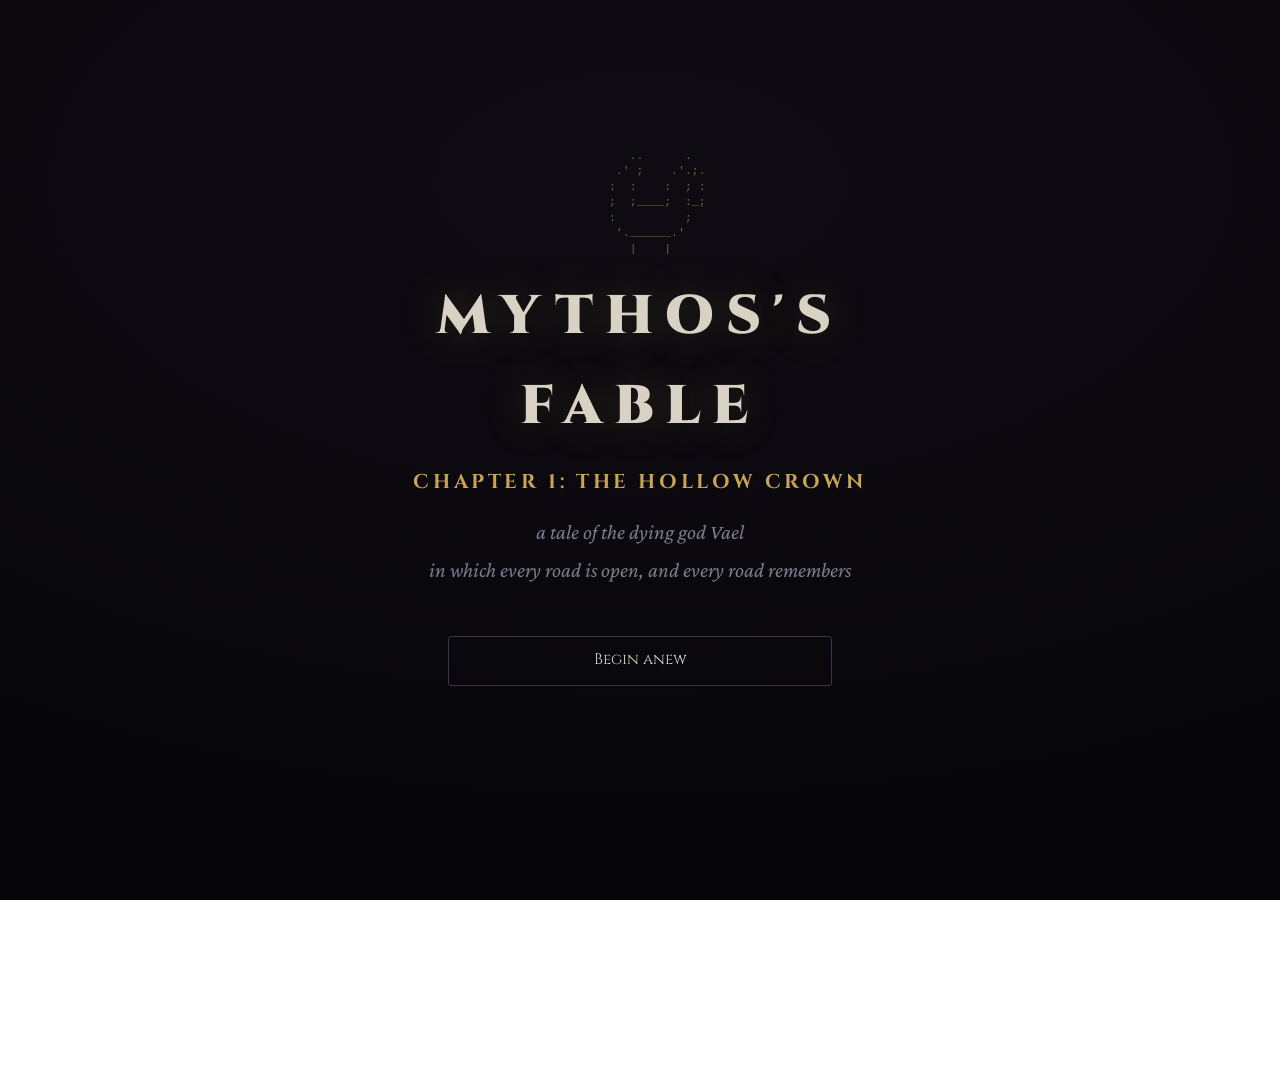
==== index.html @ 5e0c4252 "first launch" ====
<!DOCTYPE html>
<html lang="en">
<head>
<meta charset="utf-8">
<meta name="viewport" content="width=device-width, initial-scale=1">
<title>Mythos's Fable — Chapter 1: The Hollow Crown</title>
<link rel="preconnect" href="https://fonts.googleapis.com">
<link rel="preconnect" href="https://fonts.gstatic.com" crossorigin>
<link href="https://fonts.googleapis.com/css2?family=Cinzel:wght@500;700;900&family=Crimson+Pro:ital,wght@0,400;0,600;1,400;1,600&display=swap" rel="stylesheet">
<link rel="stylesheet" href="css/style.css">
</head>
<body>
  <header id="toolbar" class="hidden"></header>
  <main id="stage">
    <div id="column">
      <div id="scroll"></div>
      <div id="controls"></div>
    </div>
  </main>
  <div id="modal-root" class="hidden"></div>
  <div id="toast-root"></div>

  <!-- Load order matters: namespace → data → logic → story → engine → UI.
       Plain scripts (no modules) so the game runs straight off file://. -->
  <script src="js/00-namespace.js"></script>
  <script src="js/items.js"></script>
  <script src="js/dice.js"></script>
  <script src="js/state.js"></script>
  <script src="js/combat.js"></script>
  <script src="js/fx.js"></script>
  <script src="js/story/helpers.js"></script>
  <script src="js/story/prologue.js"></script>
  <script src="js/story/act1.js"></script>
  <script src="js/story/act2.js"></script>
  <script src="js/story/act3.js"></script>
  <script src="js/story/endings.js"></script>
  <script src="js/story/index.js"></script>
  <script src="js/engine.js"></script>
  <script src="js/save.js"></script>
  <script src="js/presenter.js"></script>
  <script src="js/meta.js"></script>
  <script src="js/map.js"></script>
  <script src="js/main.js"></script>
</body>
</html>
---- css/style.css ----
/* The Hollow Crown — dark-fantasy theme.
   Fonts: Cinzel (title/UI), Crimson Pro (prose); Georgia fallback for offline. */

:root {
  --bg: #0e0c12;
  --bg-deep: #060509;
  --card: #141119;
  --bone: #d8d2c4;
  --grey: #7d7a8c;
  --gold: #c9a554;
  --gold-dim: #8a7440;
  --green: #7fa974;
  --red: #c75e68;
  --cyan: #6fa8a0;
  --magenta: #a07fc0;
  --border: #3a3545;
  --font-ui: "Cinzel", Georgia, "Times New Roman", serif;
  --font-prose: "Crimson Pro", Georgia, "Times New Roman", serif;
}

* { box-sizing: border-box; }

html { scroll-behavior: smooth; }

body {
  margin: 0;
  min-height: 100vh;
  background: var(--bg);
  background: radial-gradient(ellipse 120% 90% at 50% 20%, var(--bg) 0%, var(--bg-deep) 100%) fixed;
  color: var(--bone);
  font-family: var(--font-prose);
  font-size: 21px;
  line-height: 1.65;
}

#column {
  max-width: 42rem;
  margin: 0 auto;
  padding: 4rem 1.5rem 40vh;
}

/* ------------------------------------------------------------ toolbar */
#toolbar {
  position: fixed;
  top: 0; right: 0;
  z-index: 40;
  display: flex;
  gap: 0.25rem;
  padding: 0.6rem 0.9rem;
  background: linear-gradient(to bottom, rgba(6, 5, 9, 0.92), rgba(6, 5, 9, 0));
}
#toolbar.hidden { display: none; }
#toolbar button {
  font-family: var(--font-ui);
  font-size: 0.72rem;
  letter-spacing: 0.08em;
  color: var(--grey);
  background: transparent;
  border: 1px solid transparent;
  border-radius: 3px;
  padding: 0.35rem 0.6rem;
  cursor: pointer;
  transition: color 0.2s, border-color 0.2s;
}
#toolbar button:hover { color: var(--gold); border-color: var(--border); }

/* ------------------------------------------------------------ dividers */
.divider {
  display: flex;
  align-items: center;
  gap: 0.8rem;
  margin: 2.5rem 0;
  color: var(--border);
  font-size: 0.9rem;
}
.divider::before, .divider::after {
  content: "";
  flex: 1;
  height: 1px;
  background: linear-gradient(to right, transparent, var(--border), transparent);
}

/* ------------------------------------------------------------ beats */
.beat {
  margin: 1.4rem 0;
  white-space: pre-wrap;
}
.beat.typing { /* caret while the typewriter runs */ }
.beat.typing::after {
  content: "▌";
  color: var(--gold-dim);
  animation: caret-blink 0.9s steps(1) infinite;
}
@keyframes caret-blink { 50% { opacity: 0; } }

.punchline {
  margin: 3.2rem 0;
  text-align: center;
  font-size: 1.55em;
  font-style: italic;
  line-height: 1.45;
  color: #efe9da;
  text-shadow: 0 0 24px rgba(201, 165, 84, 0.12);
  opacity: 0;
  transform: translateY(12px);
}
.punchline.show {
  opacity: 1;
  transform: translateY(0);
  transition: opacity 0.7s ease-out, transform 0.7s ease-out;
}
.punchline.show.no-anim { transition: none; }

.heading-beat {
  margin: 3rem 0 1.5rem;
  text-align: center;
  font-family: var(--font-ui);
  font-weight: 700;
  font-size: 1.7rem;
  letter-spacing: 0.14em;
  color: var(--gold);
  text-shadow: 0 0 30px rgba(201, 165, 84, 0.25);
}

.footer-beat {
  margin: 2.5rem 0;
  text-align: center;
  color: var(--grey);
  font-size: 0.95em;
}
.footer-beat .thanks { color: var(--gold); }

/* --------------------------------------------------- notices & rolls */
.mech-block {
  margin: 1.8rem 0;
  padding: 0.8rem 1.2rem;
  border-left: 2px solid var(--border);
  font-size: 0.85em;
  font-family: var(--font-ui);
  letter-spacing: 0.03em;
  animation: mech-in 0.45s ease-out;
}
@keyframes mech-in {
  from { opacity: 0; transform: translateX(-6px); }
  to { opacity: 1; transform: none; }
}
.notice-line { margin: 0.18rem 0; color: var(--grey); }
.notice-line.xp, .notice-line.stat { color: var(--magenta); }
.notice-line.gold, .notice-line.item-gain, .notice-line.levelup { color: var(--gold); }
.notice-line.hp-gain, .notice-line.approval-up, .notice-line.recruit { color: var(--green); }
.notice-line.hp-loss, .notice-line.approval-down, .notice-line.leave,
.notice-line.stat-loss { color: var(--red); }
.notice-line.item-loss { color: var(--grey); }
.notice-line.levelup { font-weight: 700; }

.roll-line { margin: 0.4rem 0; color: var(--grey); }
.roll-line .verdict-ok { color: var(--green); font-weight: 700; }
.roll-line .verdict-fail { color: var(--red); font-weight: 700; }
.roll-line .crit { color: var(--gold); }
.roll-line .fumble { color: var(--red); }

/* ------------------------------------------------------------ controls */
#controls { margin-top: 2.2rem; }

.btn {
  display: block;
  width: 100%;
  font-family: var(--font-ui);
  font-size: 0.95rem;
  text-align: left;
  color: var(--bone);
  background: transparent;
  border: 1px solid var(--border);
  border-radius: 3px;
  padding: 0.8rem 1.1rem;
  margin: 0.55rem 0;
  cursor: pointer;
  line-height: 1.5;
  transition: border-color 0.25s, box-shadow 0.25s, transform 0.25s, color 0.25s;
}
.btn:hover, .btn:focus-visible {
  border-color: var(--gold);
  box-shadow: 0 0 18px rgba(201, 165, 84, 0.12);
  transform: translateX(3px);
  outline: none;
  color: #efe9da;
}
.btn:disabled { opacity: 0.4; cursor: default; transform: none; box-shadow: none; }

.continue-btn {
  display: block;
  margin: 1.6rem auto 0;
  width: auto;
  min-width: 11rem;
  text-align: center;
  font-family: var(--font-ui);
  font-size: 0.85rem;
  letter-spacing: 0.18em;
  color: var(--grey);
  background: transparent;
  border: 1px solid transparent;
  border-radius: 3px;
  padding: 0.7rem 1.6rem;
  cursor: pointer;
  transition: color 0.25s, border-color 0.25s;
  animation: continue-pulse 2.4s ease-in-out infinite;
}
.continue-btn:hover, .continue-btn:focus-visible {
  color: var(--gold);
  border-color: var(--border);
  outline: none;
  animation: none;
}
@keyframes continue-pulse { 50% { opacity: 0.55; } }

.choice-list .btn {
  opacity: 0;
  animation: choice-in 0.5s ease-out forwards;
}
@keyframes choice-in {
  from { opacity: 0; transform: translateY(8px); }
  to { opacity: 1; transform: none; }
}

.tag {
  font-size: 0.72rem;
  font-weight: 700;
  letter-spacing: 0.1em;
  margin-right: 0.5rem;
  text-transform: uppercase;
}
.tag-check { color: var(--magenta); }
.tag-fight { color: var(--red); }

/* ------------------------------------------------------------- combat */
#combat-panel {
  border: 1px solid var(--border);
  border-top: 2px solid var(--red);
  border-radius: 4px;
  background: var(--card);
  padding: 1.1rem 1.3rem;
  margin: 1.5rem 0;
}
.combat-row {
  display: flex;
  justify-content: space-between;
  align-items: baseline;
  gap: 1rem;
  margin: 0.3rem 0 0.5rem;
}
.combat-name {
  font-family: var(--font-ui);
  font-size: 0.95rem;
  letter-spacing: 0.06em;
}
.combat-name.enemy { color: var(--red); }
.combat-name.player { color: var(--bone); }
.combat-hp-num { font-size: 0.85rem; color: var(--grey); font-family: var(--font-ui); }
.hpbar {
  height: 9px;
  border-radius: 5px;
  background: #1a1722;
  overflow: hidden;
  margin-bottom: 0.9rem;
}
.hpbar-fill {
  height: 100%;
  border-radius: 5px;
  transition: width 0.45s ease;
}
.hpbar-fill.enemy { background: linear-gradient(to right, #7c3540, var(--red)); }
.hpbar-fill.player { background: linear-gradient(to right, #4d6b46, var(--green)); }

.action-bar {
  display: grid;
  grid-template-columns: repeat(5, 1fr);
  gap: 0.45rem;
  margin-top: 0.8rem;
}
.action-bar .btn {
  text-align: center;
  padding: 0.6rem 0.3rem;
  margin: 0;
  font-size: 0.78rem;
  letter-spacing: 0.06em;
}
.action-bar .btn.primed {
  border-color: var(--gold);
  box-shadow: 0 0 12px rgba(201, 165, 84, 0.25);
}
.combat-submenu { margin-top: 0.6rem; }
.combat-submenu .btn { font-size: 0.82rem; padding: 0.55rem 0.9rem; }

.combat-log-line { margin: 0.5rem 0; font-size: 0.95em; }
.combat-log-line.good { color: var(--green); }
.combat-log-line.miss { color: var(--gold); }
.combat-log-line.enemy { color: var(--red); }
.combat-log-line.spirit { color: var(--magenta); }
.combat-log-line.companion { color: var(--cyan); }
.combat-log-line.grey { color: var(--grey); }
.combat-log-line.flee { color: var(--cyan); }
.combat-log-line.victory {
  color: var(--green);
  font-weight: 600;
  font-size: 1.15em;
  text-align: center;
  margin: 1.2rem 0;
}

/* ------------------------------------------------------------- modals */
#modal-root {
  position: fixed;
  inset: 0;
  z-index: 60;
  display: flex;
  align-items: center;
  justify-content: center;
  background: rgba(6, 5, 9, 0.78);
  padding: 1.5rem;
}
#modal-root.hidden { display: none; }
.modal-card {
  width: 100%;
  max-width: 34rem;
  max-height: 85vh;
  overflow-y: auto;
  background: var(--card);
  border: 1px solid var(--border);
  border-top: 2px solid var(--gold);
  border-radius: 4px;
  box-shadow: 0 18px 60px rgba(0, 0, 0, 0.6);
  padding: 1.6rem 1.9rem;
}
.modal-title {
  font-family: var(--font-ui);
  font-size: 1.05rem;
  letter-spacing: 0.16em;
  color: var(--gold);
  margin: 0 0 1.1rem;
  text-align: center;
}
.modal-body { font-size: 0.92em; }
.modal-body .entry { margin: 0.9rem 0; }
.modal-body .entry-name { font-weight: 600; }
.modal-body .entry-sub { color: var(--grey); font-size: 0.9em; margin-top: 0.1rem; }
.modal-body .soul-line { color: var(--grey); font-style: italic; margin-top: 1.2rem; }
.modal-body .statline { font-family: var(--font-ui); font-size: 0.82rem; letter-spacing: 0.05em; margin: 0.4rem 0; }
.modal-buttons { margin-top: 1.4rem; }
.modal-buttons .btn { text-align: center; }
.use-row { display: flex; align-items: center; justify-content: space-between; gap: 0.8rem; }
.use-row .btn { width: auto; margin: 0; padding: 0.4rem 1rem; font-size: 0.78rem; }

.c-green { color: var(--green); }
.c-cyan { color: var(--cyan); }
.c-grey { color: var(--grey); }
.c-yellow { color: var(--gold); }
.c-red { color: var(--red); }

/* --------------------------------------------------------------- title */
#title-screen { text-align: center; padding-top: 8vh; }
#title-screen pre {
  display: inline-block;
  text-align: left;
  color: var(--gold-dim);
  font-size: 0.72rem;
  line-height: 1.35;
  opacity: 0.85;
  margin-bottom: 0.5rem;
}
#title-screen h1 {
  font-family: var(--font-ui);
  font-weight: 900;
  font-size: clamp(2rem, 6vw, 3.4rem);
  letter-spacing: 0.22em;
  margin: 0.5rem 0 0.8rem;
  color: var(--bone);
  text-shadow: 0 0 40px rgba(201, 165, 84, 0.25);
}
#title-screen .chapter {
  font-family: var(--font-ui);
  font-weight: 700;
  font-size: clamp(0.95rem, 2.4vw, 1.25rem);
  letter-spacing: 0.18em;
  text-transform: uppercase;
  color: var(--gold);
  margin: 0 0 1.1rem;
}
#title-screen .subtitle {
  color: var(--grey);
  font-style: italic;
  margin: 0.2rem 0;
}
#title-screen .title-buttons { max-width: 24rem; margin: 3rem auto 0; }
#title-screen .title-buttons .btn { text-align: center; }
#title-screen .save-hint { color: var(--grey); font-size: 0.85em; margin-top: 0.6rem; }

.name-entry { max-width: 26rem; margin: 2.5rem auto 0; text-align: center; }
.name-entry input {
  width: 100%;
  background: var(--card);
  border: 1px solid var(--border);
  border-radius: 3px;
  color: var(--bone);
  font-family: var(--font-prose);
  font-size: 1.2rem;
  text-align: center;
  padding: 0.7rem 1rem;
  margin: 1rem 0 0.4rem;
}
.name-entry input:focus { outline: none; border-color: var(--gold); }

/* ------------------------------------------------------------- toasts */
#toast-root {
  position: fixed;
  bottom: 1.2rem;
  left: 50%;
  transform: translateX(-50%);
  z-index: 80;
  pointer-events: none;
}
.toast {
  font-family: var(--font-ui);
  font-size: 0.75rem;
  letter-spacing: 0.1em;
  color: var(--gold);
  background: rgba(20, 17, 25, 0.95);
  border: 1px solid var(--border);
  border-radius: 3px;
  padding: 0.5rem 1.1rem;
  margin-top: 0.4rem;
  animation: toast-in-out 2.4s ease forwards;
}
@keyframes toast-in-out {
  0% { opacity: 0; transform: translateY(8px); }
  12%, 80% { opacity: 1; transform: none; }
  100% { opacity: 0; }
}

/* ----------------------------------------------------------- utilities */
.hidden { display: none !important; }
.fade-out { opacity: 0; transition: opacity 0.2s ease; }

@media (prefers-reduced-motion: reduce) {
  html { scroll-behavior: auto; }
  .punchline { transition: none !important; }
  .continue-btn { animation: none; }
}

/* ------------------------------------------------------ the map of roads */
#map-overlay {
  position: fixed;
  inset: 0;
  z-index: 90;
  display: flex;
  flex-direction: column;
  background: radial-gradient(ellipse 120% 90% at 50% 20%, var(--bg) 0%, var(--bg-deep) 100%);
}
#map-overlay .map-bar {
  display: flex;
  align-items: center;
  flex-wrap: wrap;
  gap: 0.4rem 1.2rem;
  padding: 0.6rem 1.2rem;
  border-bottom: 1px solid var(--border);
  background: rgba(6, 5, 9, 0.7);
}
#map-overlay .map-title {
  font-family: var(--font-ui);
  font-size: 1rem;
  font-weight: 700;
  letter-spacing: 0.18em;
  color: var(--gold);
  margin: 0;
}
#map-overlay .map-count {
  color: var(--grey);
  font-size: 0.85rem;
  font-style: italic;
}
#map-overlay .map-legend {
  display: flex;
  gap: 0.9rem;
  margin-left: auto;
  font-size: 0.78rem;
  color: var(--grey);
}
#map-overlay .legend-item { display: flex; align-items: center; gap: 0.35rem; }
#map-overlay .legend-swatch {
  width: 0.7rem; height: 0.7rem;
  border-radius: 2px;
  border: 1px solid var(--border);
}
.legend-swatch.lg-walked  { background: var(--gold); border-color: var(--gold); }
.legend-swatch.lg-seen    { background: var(--card); border-color: var(--bone); }
.legend-swatch.lg-unknown { background: var(--card); }
.legend-swatch.lg-check   { background: var(--magenta); border-color: var(--magenta); }
.legend-swatch.lg-combat  { background: var(--red); border-color: var(--red); }
.legend-swatch.lg-ending  { background: transparent; border-color: var(--gold); border-radius: 50%; }
#map-overlay .map-controls { display: flex; gap: 0.4rem; }
#map-overlay .map-btn {
  background: transparent;
  border: 1px solid var(--border);
  border-radius: 3px;
  color: var(--bone);
  font-family: var(--font-ui);
  font-size: 0.8rem;
  padding: 0.25rem 0.7rem;
  cursor: pointer;
  min-width: 2rem;
}
#map-overlay .map-btn:hover { border-color: var(--gold); color: var(--gold); }
#map-overlay .map-canvas {
  flex: 1;
  overflow: hidden;
  cursor: grab;
  touch-action: none;
}
#map-overlay .map-canvas.dragging { cursor: grabbing; }
#map-overlay svg { display: block; }

/* edges */
.map-edge { stroke: var(--border); stroke-width: 1.4; opacity: 0.8; }
.map-edge.kind-check-ok   { stroke: var(--magenta); }
.map-edge.kind-check-fail { stroke: var(--magenta); stroke-dasharray: 4 3; }
.map-edge.kind-combat     { stroke: var(--red); }
.map-edge.kind-flee       { stroke: var(--grey); stroke-dasharray: 4 3; }
.map-edge.kind-fate       { stroke: var(--cyan); stroke-dasharray: 6 3; }
.map-edge.back            { opacity: 0.3; stroke-dasharray: 3 4; }
.map-edge.unseen          { opacity: 0.22; }
.map-edge.walked          { stroke: var(--gold); stroke-width: 2.6; opacity: 1; }

/* nodes */
.map-node rect {
  fill: var(--card);
  stroke: var(--grey);
  stroke-width: 1;
}
.map-node text {
  fill: var(--bone);
  font-family: var(--font-ui);
  font-size: 11px;
  letter-spacing: 0.03em;
}
.map-node.unvisited rect { stroke: var(--border); opacity: 0.55; }
.map-node.unvisited text { fill: var(--grey); opacity: 0.7; }
.map-node.walked rect { stroke: var(--gold); stroke-width: 1.8; }
.map-node.walked text { fill: var(--gold); }
.map-node.ending rect { stroke: var(--gold-dim); }
.map-node.ending:not(.unvisited) rect { stroke: var(--gold); fill: #1a1510; }
.map-node.ending:not(.unvisited) text { fill: var(--gold); }
.map-node.death:not(.unvisited) rect { stroke: var(--red); }
.map-node.death:not(.unvisited) text { fill: var(--red); }
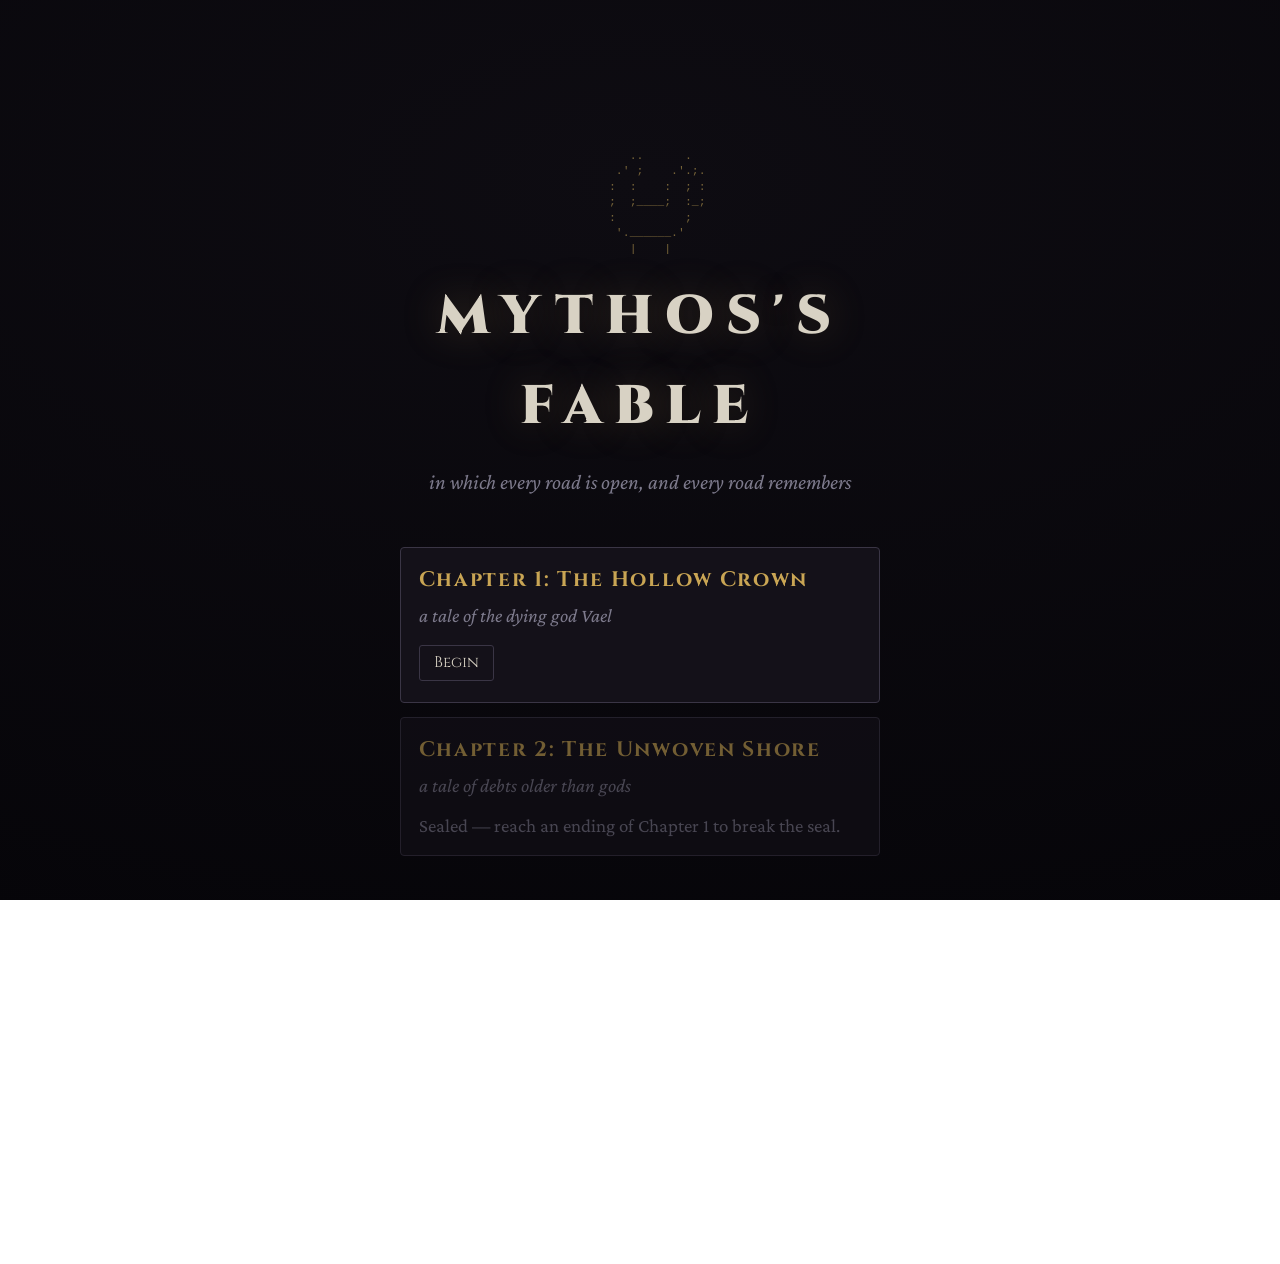
==== commit 0ffa740d: "Chapter 2" ====
--- a/index.html
+++ b/index.html
@@ -3,7 +3,7 @@
 <head>
 <meta charset="utf-8">
 <meta name="viewport" content="width=device-width, initial-scale=1">
-<title>Mythos's Fable — Chapter 1: The Hollow Crown</title>
+<title>Mythos's Fable</title>
 <link rel="preconnect" href="https://fonts.googleapis.com">
 <link rel="preconnect" href="https://fonts.gstatic.com" crossorigin>
 <link href="https://fonts.googleapis.com/css2?family=Cinzel:wght@500;700;900&family=Crimson+Pro:ital,wght@0,400;0,600;1,400;1,600&display=swap" rel="stylesheet">
@@ -34,9 +34,17 @@
   <script src="js/story/act2.js"></script>
   <script src="js/story/act3.js"></script>
   <script src="js/story/endings.js"></script>
+  <script src="js/story/c2/data.js"></script>
+  <script src="js/story/c2/openings.js"></script>
+  <script src="js/story/c2/act1.js"></script>
+  <script src="js/story/c2/act2.js"></script>
+  <script src="js/story/c2/act3.js"></script>
+  <script src="js/story/c2/endings.js"></script>
   <script src="js/story/index.js"></script>
+  <script src="js/chapters.js"></script>
   <script src="js/engine.js"></script>
   <script src="js/save.js"></script>
+  <script src="js/profile.js"></script>
   <script src="js/presenter.js"></script>
   <script src="js/meta.js"></script>
   <script src="js/map.js"></script>
--- a/css/style.css
+++ b/css/style.css
@@ -394,6 +394,52 @@
 #title-screen .title-buttons .btn { text-align: center; }
 #title-screen .save-hint { color: var(--grey); font-size: 0.85em; margin-top: 0.6rem; }
 
+#title-screen .btn-primary {
+  border-color: var(--gold);
+  color: var(--gold);
+  box-shadow: 0 0 24px rgba(201, 165, 84, 0.12);
+}
+
+/* ------------------------------------------------------- chapter menu */
+.chapter-list { max-width: 30rem; margin: 2.2rem auto 0; text-align: left; }
+.chapter-card {
+  background: var(--card);
+  border: 1px solid var(--border);
+  border-radius: 4px;
+  padding: 0.9rem 1.1rem;
+  margin-bottom: 0.9rem;
+}
+.chapter-card .chapter-head {
+  font-family: var(--font-ui);
+  font-weight: 700;
+  letter-spacing: 0.08em;
+  color: var(--gold);
+}
+.chapter-card .chapter-sub {
+  color: var(--grey);
+  font-style: italic;
+  font-size: 0.92em;
+  margin-top: 0.15rem;
+}
+.chapter-card .chapter-actions { margin-top: 0.7rem; }
+.chapter-card .chapter-actions .btn {
+  display: inline-block;
+  width: auto;
+  margin: 0 0.5rem 0.4rem 0;
+  padding: 0.35rem 0.9rem;
+}
+.chapter-card .endings-count {
+  color: var(--grey);
+  font-size: 0.8em;
+  margin-top: 0.3rem;
+}
+.chapter-card.locked { opacity: 0.55; }
+.chapter-card .chapter-sealed {
+  color: var(--grey);
+  font-size: 0.9em;
+  margin-top: 0.5rem;
+}
+
 .name-entry { max-width: 26rem; margin: 2.5rem auto 0; text-align: center; }
 .name-entry input {
   width: 100%;
@@ -445,108 +491,108 @@
   .punchline { transition: none !important; }
   .continue-btn { animation: none; }
 }
-
-/* ------------------------------------------------------ the map of roads */
-#map-overlay {
-  position: fixed;
-  inset: 0;
-  z-index: 90;
-  display: flex;
-  flex-direction: column;
-  background: radial-gradient(ellipse 120% 90% at 50% 20%, var(--bg) 0%, var(--bg-deep) 100%);
-}
-#map-overlay .map-bar {
-  display: flex;
-  align-items: center;
-  flex-wrap: wrap;
-  gap: 0.4rem 1.2rem;
-  padding: 0.6rem 1.2rem;
-  border-bottom: 1px solid var(--border);
-  background: rgba(6, 5, 9, 0.7);
-}
-#map-overlay .map-title {
-  font-family: var(--font-ui);
-  font-size: 1rem;
-  font-weight: 700;
-  letter-spacing: 0.18em;
-  color: var(--gold);
-  margin: 0;
-}
-#map-overlay .map-count {
-  color: var(--grey);
-  font-size: 0.85rem;
-  font-style: italic;
-}
-#map-overlay .map-legend {
-  display: flex;
-  gap: 0.9rem;
-  margin-left: auto;
-  font-size: 0.78rem;
-  color: var(--grey);
-}
-#map-overlay .legend-item { display: flex; align-items: center; gap: 0.35rem; }
-#map-overlay .legend-swatch {
-  width: 0.7rem; height: 0.7rem;
-  border-radius: 2px;
-  border: 1px solid var(--border);
-}
-.legend-swatch.lg-walked  { background: var(--gold); border-color: var(--gold); }
-.legend-swatch.lg-seen    { background: var(--card); border-color: var(--bone); }
-.legend-swatch.lg-unknown { background: var(--card); }
-.legend-swatch.lg-check   { background: var(--magenta); border-color: var(--magenta); }
-.legend-swatch.lg-combat  { background: var(--red); border-color: var(--red); }
-.legend-swatch.lg-ending  { background: transparent; border-color: var(--gold); border-radius: 50%; }
-#map-overlay .map-controls { display: flex; gap: 0.4rem; }
-#map-overlay .map-btn {
-  background: transparent;
-  border: 1px solid var(--border);
-  border-radius: 3px;
-  color: var(--bone);
-  font-family: var(--font-ui);
-  font-size: 0.8rem;
-  padding: 0.25rem 0.7rem;
-  cursor: pointer;
-  min-width: 2rem;
-}
-#map-overlay .map-btn:hover { border-color: var(--gold); color: var(--gold); }
-#map-overlay .map-canvas {
-  flex: 1;
-  overflow: hidden;
-  cursor: grab;
-  touch-action: none;
-}
-#map-overlay .map-canvas.dragging { cursor: grabbing; }
-#map-overlay svg { display: block; }
-
-/* edges */
-.map-edge { stroke: var(--border); stroke-width: 1.4; opacity: 0.8; }
-.map-edge.kind-check-ok   { stroke: var(--magenta); }
-.map-edge.kind-check-fail { stroke: var(--magenta); stroke-dasharray: 4 3; }
-.map-edge.kind-combat     { stroke: var(--red); }
-.map-edge.kind-flee       { stroke: var(--grey); stroke-dasharray: 4 3; }
-.map-edge.kind-fate       { stroke: var(--cyan); stroke-dasharray: 6 3; }
-.map-edge.back            { opacity: 0.3; stroke-dasharray: 3 4; }
-.map-edge.unseen          { opacity: 0.22; }
-.map-edge.walked          { stroke: var(--gold); stroke-width: 2.6; opacity: 1; }
-
-/* nodes */
-.map-node rect {
-  fill: var(--card);
-  stroke: var(--grey);
-  stroke-width: 1;
-}
-.map-node text {
-  fill: var(--bone);
-  font-family: var(--font-ui);
-  font-size: 11px;
-  letter-spacing: 0.03em;
-}
-.map-node.unvisited rect { stroke: var(--border); opacity: 0.55; }
-.map-node.unvisited text { fill: var(--grey); opacity: 0.7; }
-.map-node.walked rect { stroke: var(--gold); stroke-width: 1.8; }
-.map-node.walked text { fill: var(--gold); }
-.map-node.ending rect { stroke: var(--gold-dim); }
-.map-node.ending:not(.unvisited) rect { stroke: var(--gold); fill: #1a1510; }
-.map-node.ending:not(.unvisited) text { fill: var(--gold); }
-.map-node.death:not(.unvisited) rect { stroke: var(--red); }
+
+/* ------------------------------------------------------ the map of roads */
+#map-overlay {
+  position: fixed;
+  inset: 0;
+  z-index: 90;
+  display: flex;
+  flex-direction: column;
+  background: radial-gradient(ellipse 120% 90% at 50% 20%, var(--bg) 0%, var(--bg-deep) 100%);
+}
+#map-overlay .map-bar {
+  display: flex;
+  align-items: center;
+  flex-wrap: wrap;
+  gap: 0.4rem 1.2rem;
+  padding: 0.6rem 1.2rem;
+  border-bottom: 1px solid var(--border);
+  background: rgba(6, 5, 9, 0.7);
+}
+#map-overlay .map-title {
+  font-family: var(--font-ui);
+  font-size: 1rem;
+  font-weight: 700;
+  letter-spacing: 0.18em;
+  color: var(--gold);
+  margin: 0;
+}
+#map-overlay .map-count {
+  color: var(--grey);
+  font-size: 0.85rem;
+  font-style: italic;
+}
+#map-overlay .map-legend {
+  display: flex;
+  gap: 0.9rem;
+  margin-left: auto;
+  font-size: 0.78rem;
+  color: var(--grey);
+}
+#map-overlay .legend-item { display: flex; align-items: center; gap: 0.35rem; }
+#map-overlay .legend-swatch {
+  width: 0.7rem; height: 0.7rem;
+  border-radius: 2px;
+  border: 1px solid var(--border);
+}
+.legend-swatch.lg-walked  { background: var(--gold); border-color: var(--gold); }
+.legend-swatch.lg-seen    { background: var(--card); border-color: var(--bone); }
+.legend-swatch.lg-unknown { background: var(--card); }
+.legend-swatch.lg-check   { background: var(--magenta); border-color: var(--magenta); }
+.legend-swatch.lg-combat  { background: var(--red); border-color: var(--red); }
+.legend-swatch.lg-ending  { background: transparent; border-color: var(--gold); border-radius: 50%; }
+#map-overlay .map-controls { display: flex; gap: 0.4rem; }
+#map-overlay .map-btn {
+  background: transparent;
+  border: 1px solid var(--border);
+  border-radius: 3px;
+  color: var(--bone);
+  font-family: var(--font-ui);
+  font-size: 0.8rem;
+  padding: 0.25rem 0.7rem;
+  cursor: pointer;
+  min-width: 2rem;
+}
+#map-overlay .map-btn:hover { border-color: var(--gold); color: var(--gold); }
+#map-overlay .map-canvas {
+  flex: 1;
+  overflow: hidden;
+  cursor: grab;
+  touch-action: none;
+}
+#map-overlay .map-canvas.dragging { cursor: grabbing; }
+#map-overlay svg { display: block; }
+
+/* edges */
+.map-edge { stroke: var(--border); stroke-width: 1.4; opacity: 0.8; }
+.map-edge.kind-check-ok   { stroke: var(--magenta); }
+.map-edge.kind-check-fail { stroke: var(--magenta); stroke-dasharray: 4 3; }
+.map-edge.kind-combat     { stroke: var(--red); }
+.map-edge.kind-flee       { stroke: var(--grey); stroke-dasharray: 4 3; }
+.map-edge.kind-fate       { stroke: var(--cyan); stroke-dasharray: 6 3; }
+.map-edge.back            { opacity: 0.3; stroke-dasharray: 3 4; }
+.map-edge.unseen          { opacity: 0.22; }
+.map-edge.walked          { stroke: var(--gold); stroke-width: 2.6; opacity: 1; }
+
+/* nodes */
+.map-node rect {
+  fill: var(--card);
+  stroke: var(--grey);
+  stroke-width: 1;
+}
+.map-node text {
+  fill: var(--bone);
+  font-family: var(--font-ui);
+  font-size: 11px;
+  letter-spacing: 0.03em;
+}
+.map-node.unvisited rect { stroke: var(--border); opacity: 0.55; }
+.map-node.unvisited text { fill: var(--grey); opacity: 0.7; }
+.map-node.walked rect { stroke: var(--gold); stroke-width: 1.8; }
+.map-node.walked text { fill: var(--gold); }
+.map-node.ending rect { stroke: var(--gold-dim); }
+.map-node.ending:not(.unvisited) rect { stroke: var(--gold); fill: #1a1510; }
+.map-node.ending:not(.unvisited) text { fill: var(--gold); }
+.map-node.death:not(.unvisited) rect { stroke: var(--red); }
 .map-node.death:not(.unvisited) text { fill: var(--red); }
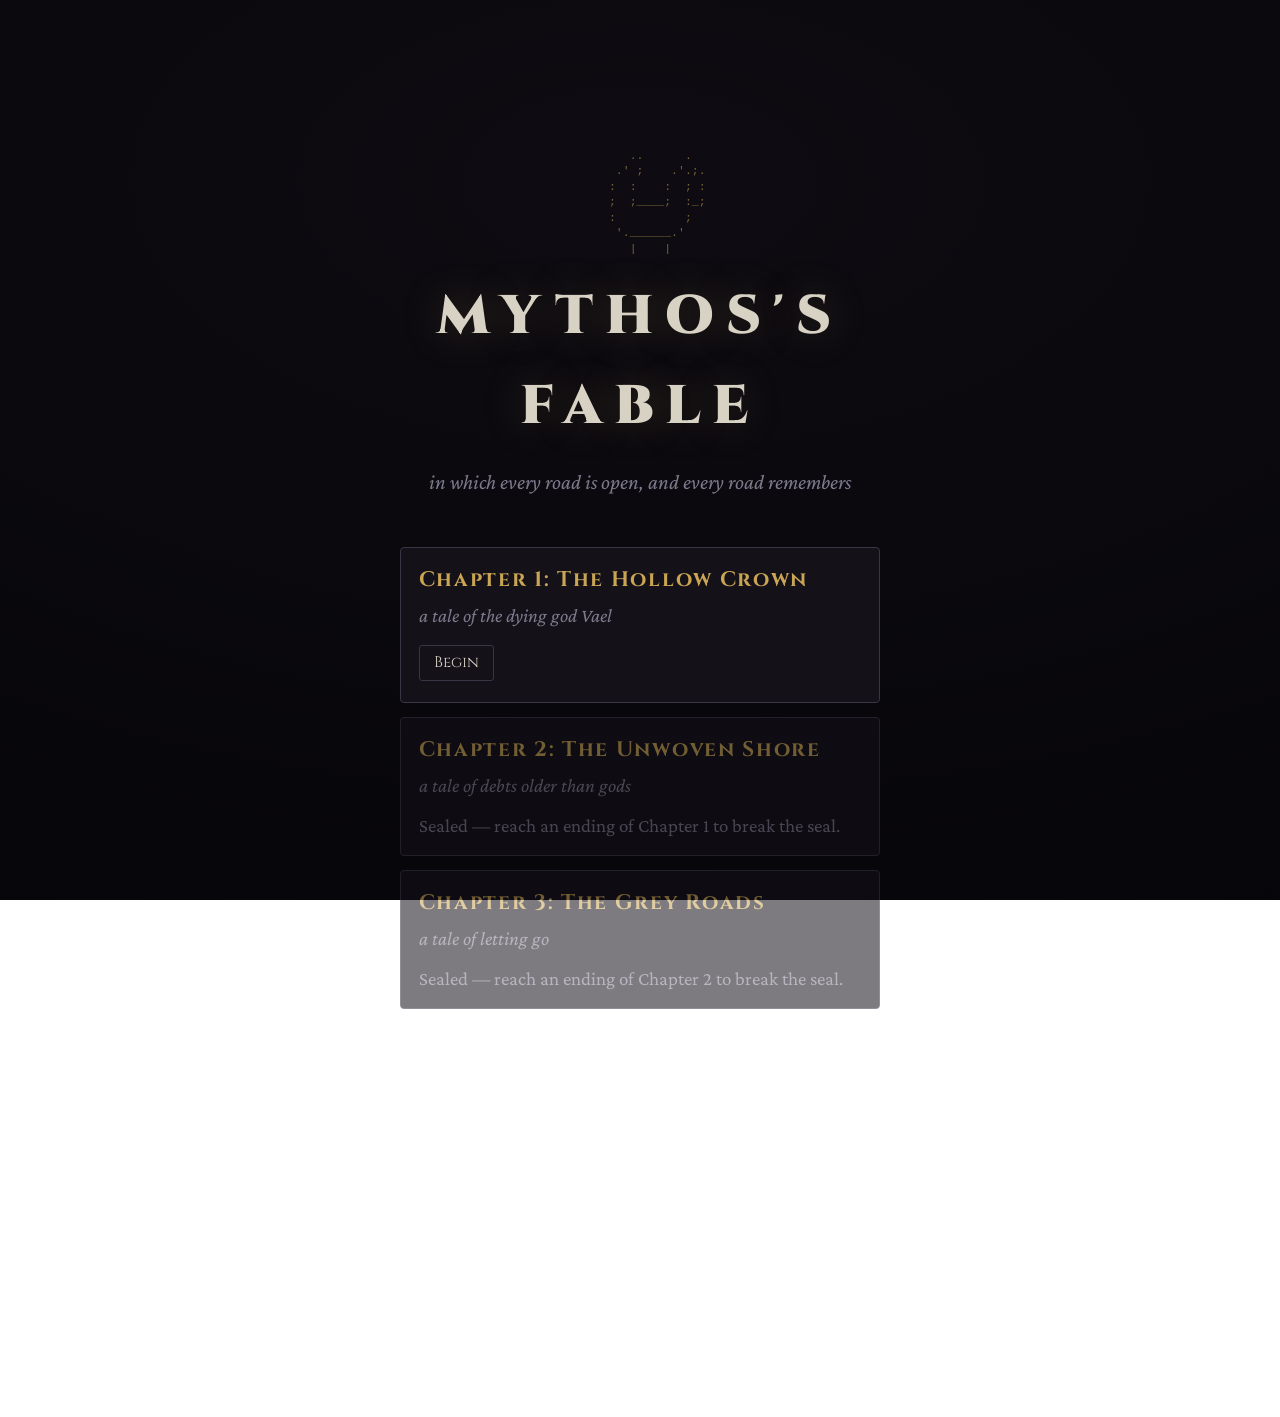
==== commit 6518cbdc: "final release" ====
--- a/index.html
+++ b/index.html
@@ -20,8 +20,10 @@
   <div id="modal-root" class="hidden"></div>
   <div id="toast-root"></div>
 
-  <!-- Load order matters: namespace → data → logic → story → engine → UI.
-       Plain scripts (no modules) so the game runs straight off file://. -->
+  <!-- Load order matters: namespace → data → framework → story → engine → UI.
+       Plain scripts (no modules) so the game runs straight off file://.
+       Each chapter pack (js/story/packs/chN.js) loads before its part files.
+       Keep this list mirrored in dev-smoke.html. -->
   <script src="js/00-namespace.js"></script>
   <script src="js/items.js"></script>
   <script src="js/dice.js"></script>
@@ -29,19 +31,27 @@
   <script src="js/combat.js"></script>
   <script src="js/fx.js"></script>
   <script src="js/story/helpers.js"></script>
+  <script src="js/dsl.js"></script>
+  <script src="js/chapters.js"></script>
+  <script src="js/bridge.js"></script>
   <script src="js/story/prologue.js"></script>
   <script src="js/story/act1.js"></script>
   <script src="js/story/act2.js"></script>
   <script src="js/story/act3.js"></script>
   <script src="js/story/endings.js"></script>
-  <script src="js/story/c2/data.js"></script>
+  <script src="js/story/index.js"></script>
+  <script src="js/story/packs/ch2.js"></script>
   <script src="js/story/c2/openings.js"></script>
   <script src="js/story/c2/act1.js"></script>
   <script src="js/story/c2/act2.js"></script>
   <script src="js/story/c2/act3.js"></script>
   <script src="js/story/c2/endings.js"></script>
-  <script src="js/story/index.js"></script>
-  <script src="js/chapters.js"></script>
+  <script src="js/story/packs/ch3.js"></script>
+  <script src="js/story/packs/ch3-openings.js"></script>
+  <script src="js/story/packs/ch3-act1.js"></script>
+  <script src="js/story/packs/ch3-act2.js"></script>
+  <script src="js/story/packs/ch3-act3.js"></script>
+  <script src="js/story/packs/ch3-endings.js"></script>
   <script src="js/engine.js"></script>
   <script src="js/save.js"></script>
   <script src="js/profile.js"></script>
